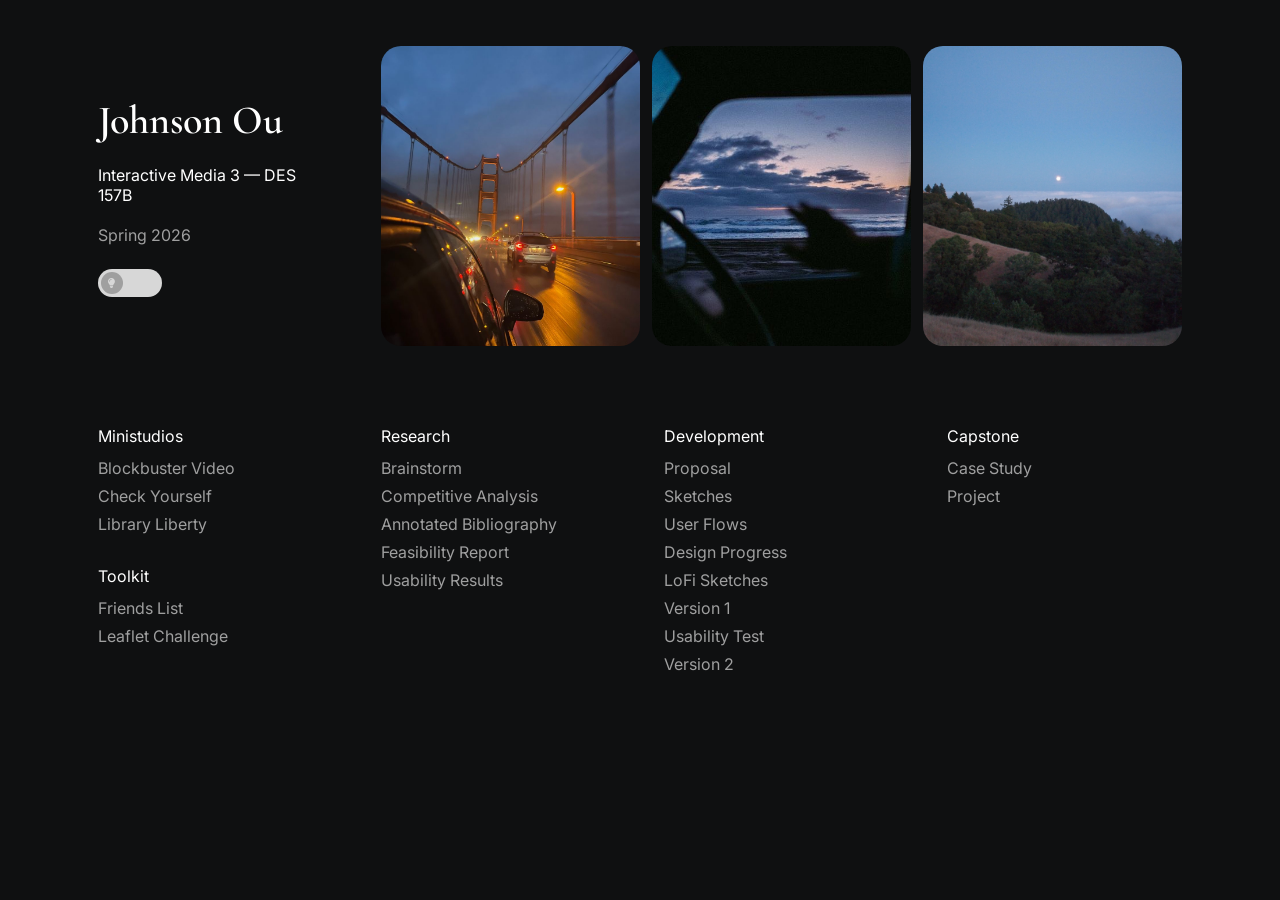
==== index.html @ 40aa6aac "add capstone brainstorm" ====
<!doctype html>
<html lang="en">

<head>
    <meta charset="UTF-8">
    <meta name="viewport" content="width=device-width, initial-scale=1.0">
    <title>Johnson Ou | DES 157B</title>
    <link rel="stylesheet" href="https://cdnjs.cloudflare.com/ajax/libs/normalize/8.0.1/normalize.min.css">
    <link rel="stylesheet" href="https://cdnjs.cloudflare.com/ajax/libs/font-awesome/6.5.1/css/all.min.css">

    <!-- Google fonts -->
    <link rel="preconnect" href="https://fonts.googleapis.com">
    <link
        href="https://fonts.googleapis.com/css2?family=Cormorant+Garamond:wght@400&family=Inter:wght@400;500&display=swap"
        rel="stylesheet">

    <link rel="stylesheet" href="styles.css">
    <script src="script.js" defer></script>
</head>

<body>
    <main>
        <header>
            <div class="intro">
                <div class="intro-copy">
                    <h1>Johnson Ou</h1>
                    <p>Interactive Media 3 &mdash; DES 157B</p>
                    <p class="term">Spring 2026</p>
                </div>
                <button>
                    <span><i class="fa-solid fa-lightbulb"></i></span>
                </button>
            </div>

            <div id="banner">
                <div class="project-card">
                    <img class="img-dark" src="images/goldengate.jpg" alt="Golden Gate Bridge" width="400" height="300">
                    <img class="img-light" src="images/seattle1.jpg" alt="Seattle Pike Place" width="400" height="300">
                </div>
                <div class="project-card">
                    <img class="img-dark" src="images/carnight.jpeg" alt="Car at night" width="400" height="300">
                    <img class="img-light" src="images/seattle2.jpg" alt="Seattle Apartment" width="400" height="300">
                </div>
                <div class="project-card">
                    <img class="img-dark" src="images/bluehour.jpg" alt="Mount Tam" width="400" height="300">
                    <img class="img-light" src="images/seattle3.jpg" alt="Mount Rainier" width="400" height="300">
                </div>
            </div>
        </header>

        <div class="content-grid">
            <div>
                <section>
                    <h2>Ministudios</h2>
                    <ul>
                        <li><a href="studio1/index.html">Blockbuster Video</a></li>
                        <li><a href="studio2/index.html">Check Yourself</a></li>
                        <li><a href="#">Library Liberty</a></li>
                    </ul>
                </section>
                <section>
                    <h2>Toolkit</h2>
                    <ul>
                        <li><a href="toolkit/FriendsList/index.html">Friends List</a></li>
                        <li><a href="toolkit/LeafletChallenge/index.html">Leaflet Challenge</a></li>
                    </ul>
                </section>
            </div>

            <div>
                <section>
                    <h2>Research</h2>
                    <ul>
                        <li><a href="https://www.figma.com/board/vgVlLJf7AfAvpMJ1CcGUuk/Johnson-Capstone-Project-Brainstorming?node-id=0-1&t=jVCJC28ltTWpLuPo-1">Brainstorm</a></li>
                        <li><a href="#">Competitive Analysis</a></li>
                        <li><a href="#">Annotated Bibliography</a></li>
                        <li><a href="#">Feasibility Report</a></li>
                        <li><a href="#">Usability Results</a></li>
                    </ul>
                </section>
            </div>

            <div>
                <section>
                    <h2>Development</h2>
                    <ul>
                        <li><a href="#">Proposal</a></li>
                        <li><a href="#">Sketches</a></li>
                        <li><a href="#">User Flows</a></li>
                        <li><a href="#">Design Progress</a></li>
                        <li><a href="#">LoFi Sketches</a></li>
                        <li><a href="#">Version 1</a></li>
                        <li><a href="#">Usability Test</a></li>
                        <li><a href="#">Version 2</a></li>
                    </ul>
                </section>
            </div>

            <div>
                <section>
                    <h2>Capstone</h2>
                    <ul>
                        <li><a href="#">Case Study</a></li>
                        <li><a href="#">Project</a></li>
                    </ul>
                </section>
            </div>
        </div>
    </main>
</body>

</html>
---- styles.css ----
* {
    box-sizing: border-box;
}

body {
    margin: 0;
    min-height: 100vh;
    background: #0f1011;
    color: #fff;
    font-family: "Helvetica Neue", "Inter", Arial, sans-serif;
    transition: background-color 180ms ease, color 180ms ease;
}

body.switch {
    background: #fff;
    color: #151515;
}

/* layout */
main {
    width: min(calc(100% - 48px), 1084px);
    margin: 0 auto;
    padding: 46px 0 64px;
}

header {
    display: grid;
    grid-template-columns: 235px 1fr;
    gap: 48px;
    align-items: center;
}

/* just for extra top margin control */
.intro {
    display: flex;
    flex-direction: column;
    gap: 24px;
}

.intro-copy {
    display: flex;
    flex-direction: column;
    gap: 20px;
}

.intro-copy h1 {
    margin: 0;
    font-family: "Cormorant Garamond", Georgia, serif;
    font-size: 40px;
    font-weight: 600;
    line-height: 1.25;
}

.intro-copy p {
    margin: 0;
    font-size: 16px;
    line-height: 1.25;
}

.term {
    color: rgba(255, 255, 255, 0.6);
}

body.switch .term {
    color: rgba(21, 21, 21, 0.7);
}

/* toggle button */
button {
    width: 64px;
    height: 28px;
    padding: 0;
    border: 0;
    border-radius: 999px;
    background: #d7d7d7;
    cursor: pointer;
    position: relative;
    transition: background-color 180ms ease;
}

button span {
    position: absolute;
    left: 3px;
    top: 3px;
    width: 22px;
    height: 22px;
    border-radius: 50%;
    background: #9f9f9f;
    display: flex;
    align-items: center;
    justify-content: center;
    transition: transform 180ms ease, background-color 180ms ease;
}

button span i {
    font-size: 10px;
    color: #d7d7d7;
    transition: color 180ms ease;
}

body.switch button {
    background: #efd79e;
}

body.switch button span {
    transform: translateX(36px);
    background: #bb8b2a;
}

body.switch button span i {
    color: #efd79e;
}

#banner {
    display: flex;
    gap: 12px;
}

.project-card {
    position: relative;
    flex: 1;
    height: 300px;
    border-radius: 20px;
    overflow: hidden;
    transition: flex 360ms cubic-bezier(0.4, 0, 0.2, 1);
}

#banner:has(.project-card:hover) .project-card {
    flex: 0.6;
}

#banner:has(.project-card:hover) .project-card:hover {
    flex: 1.8;
}

.project-card img {
    position: absolute;
    inset: 0;
    width: 100%;
    height: 100%;
    display: block;
    object-fit: cover;
    transition: opacity 300ms ease;
}

.img-dark  { opacity: 1; }
.img-light { opacity: 0; }

body.switch .img-dark  { opacity: 0; }
body.switch .img-light { opacity: 1; }


.content-grid {
    margin-top: 80px;
    display: grid;
    grid-template-columns: repeat(4, minmax(0, 1fr));
    gap: 48px;
}

.content-grid section {
    display: flex;
    flex-direction: column;
    gap: 12px;
}

.content-grid section + section {
    margin-top: 32px;
}

.content-grid h2 {
    margin: 0;
    font-size: 16px;
    font-weight: 400;
    line-height: 1.25;
}

.content-grid ul {
    list-style: none;
    margin: 0;
    padding: 0;
    display: flex;
    flex-direction: column;
    gap: 8px;
}

.content-grid a {
    width: fit-content;
    font-size: 16px;
    line-height: 1.25;
    color: rgba(255, 255, 255, 0.6);
    text-decoration: none;
    transition: color 160ms ease;
}

.content-grid a:hover {
    color: #fff;
}

body.switch .content-grid a {
    color: rgba(21, 21, 21, 0.7);
}

body.switch .content-grid a:hover {
    color: #151515;
}

/* for responsiveness */
@media (max-width: 900px) {
    main {
        width: min(calc(100% - 40px), 1084px);
        padding: 36px 0 56px;
    }

    header {
        grid-template-columns: 1fr;
        gap: 32px;
    }

    .intro {
        flex-direction: row;
        align-items: center;
        justify-content: space-between;
    }

    #banner {
        gap: 10px;
    }

    .project-card {
        height: 240px;
    }

    .content-grid {
        grid-template-columns: repeat(2, minmax(0, 1fr));
        gap: 40px 32px;
        margin-top: 56px;
    }
}

@media (max-width: 540px) {
    main {
        width: min(calc(100% - 28px), 1084px);
        padding: 28px 0 40px;
    }

    .intro {
        flex-direction: column;
        align-items: flex-start;
        gap: 20px;
    }

    .intro-copy h1 {
        font-size: 30px;
    }

    #banner {
        flex-direction: column;
        gap: 10px;
    }

    .project-card {
        height: 180px;
        flex: none;
    }

    #banner:has(.project-card:hover) .project-card,
    #banner:has(.project-card:hover) .project-card:hover {
        flex: none;
    }

    .content-grid {
        grid-template-columns: 1fr;
        gap: 28px;
        margin-top: 44px;
    }
}
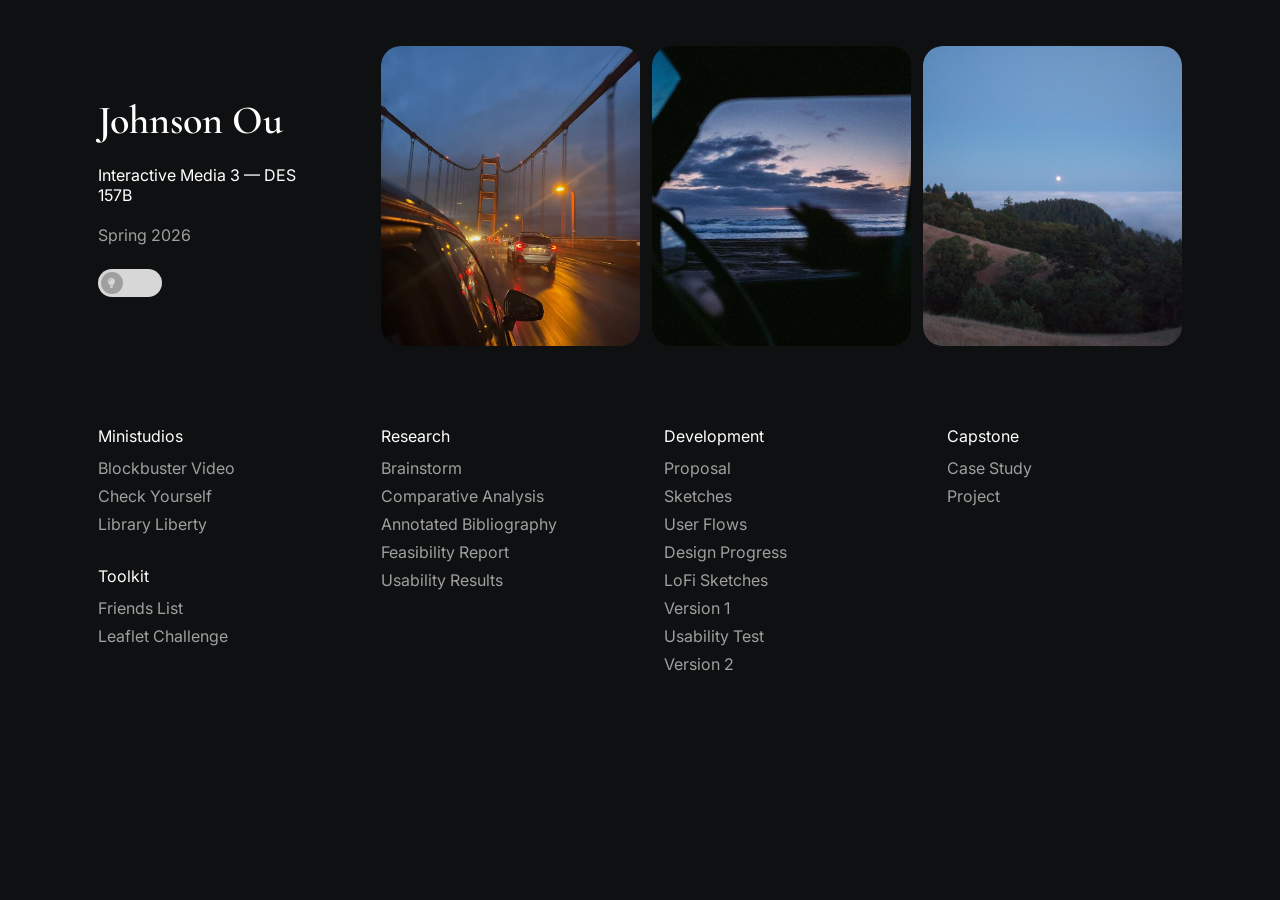
==== commit 59db374e: "add comparative analysis" ====
--- a/index.html
+++ b/index.html
@@ -72,7 +72,7 @@
                     <h2>Research</h2>
                     <ul>
                         <li><a href="https://www.figma.com/board/vgVlLJf7AfAvpMJ1CcGUuk/Johnson-Capstone-Project-Brainstorming?node-id=0-1&t=jVCJC28ltTWpLuPo-1">Brainstorm</a></li>
-                        <li><a href="#">Competitive Analysis</a></li>
+                        <li><a href="capstone/research/Comparative Analysis.pdf">Comparative Analysis</a></li>
                         <li><a href="#">Annotated Bibliography</a></li>
                         <li><a href="#">Feasibility Report</a></li>
                         <li><a href="#">Usability Results</a></li>
